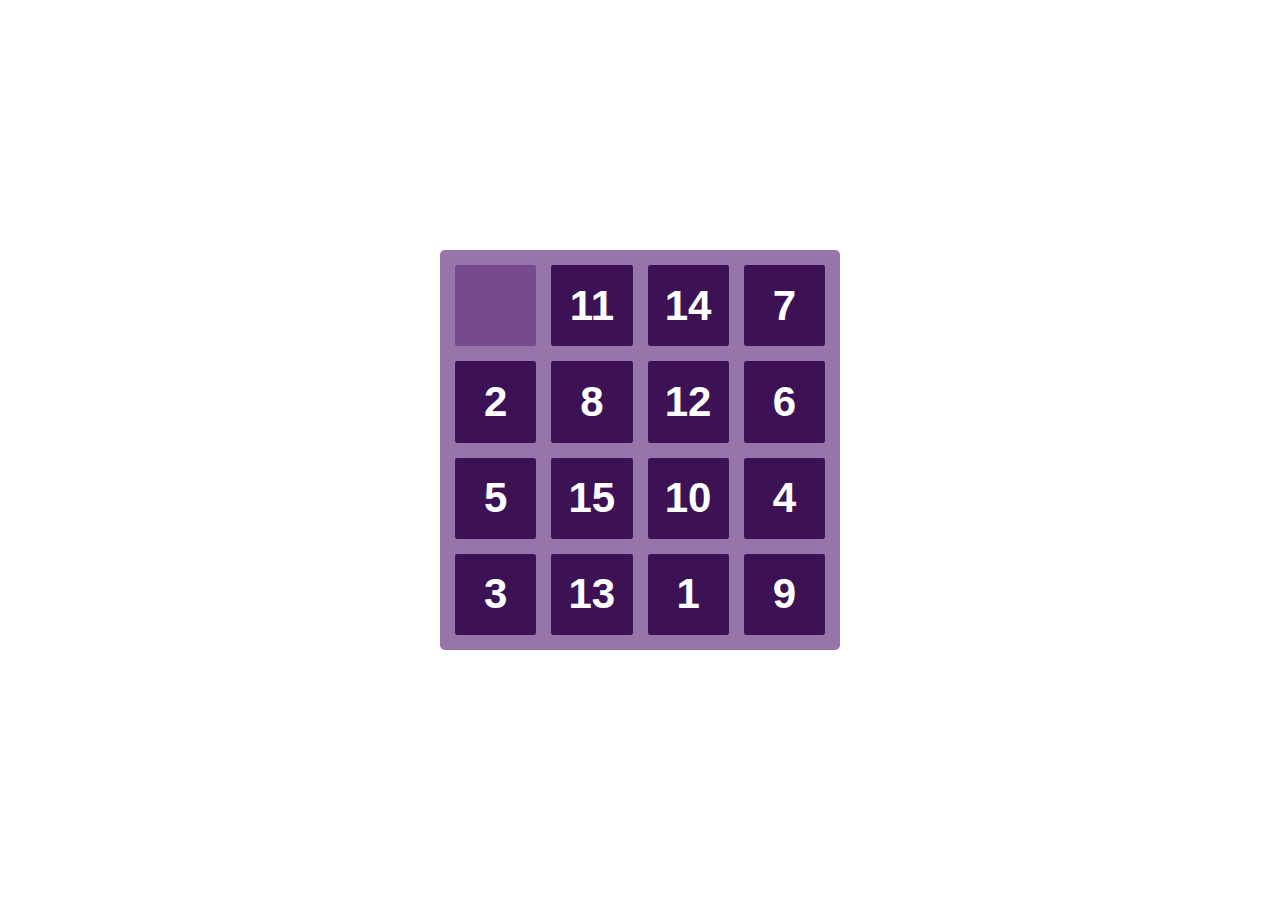
==== index.html @ fe40da5a "Add files via upload" ====
<!DOCTYPE html>
<html>
    <head>
        <meta charset="utf-8">
        <title>Пятнашки
        </title> 
        <link rel="stylesheet" href="../css/11.css">
        
    </head>
    
    <body>

        <div class="field" id="field">
            <div class="modal" id="modal">
                Победа!
            </div>
        </div>

        <script src="../js/11.js"></script>

    </body>
</html>
---- css/11.css ----
html, body {
    height: 100%;
    margin: 0;
}

body {
    display: flex;
    justify-content: center;
    align-items: center;
    font-family: Arial;
}

.field {
    width: 400px;
    height: 400px;
    background-color: #9775AA;
    border-radius: 5px;
    position: relative;
}

.field__cell {
    width: 81.25px;
    height: 81.25px;
    position: absolute;
    border-radius: 3px;
}

.field__cell--null {
    background-color: #764B8E;
}

.field__cell--tile {
    background-color: #3D1255;
    color: white;
    font-size: 42px;
    font-weight: bold;
    display: flex;
    justify-content: center;
    align-items: center;
    transition: 0.5s;
}

#modal {
    height: 100%;
    width: 100%;
    border-radius: inherit;

    visibility: hidden;
    opacity: 0;
    transition: opacity 1s ease;

    position: relative;
    z-index: 1;

    display: flex;
    align-items: center;
    justify-content: center;

    background: rgba(0, 0, 0, 0.5);
    color: white;

    font-size: 72px;
}

#modal.modal--visible {
    visibility: visible;
    opacity: 1;
}
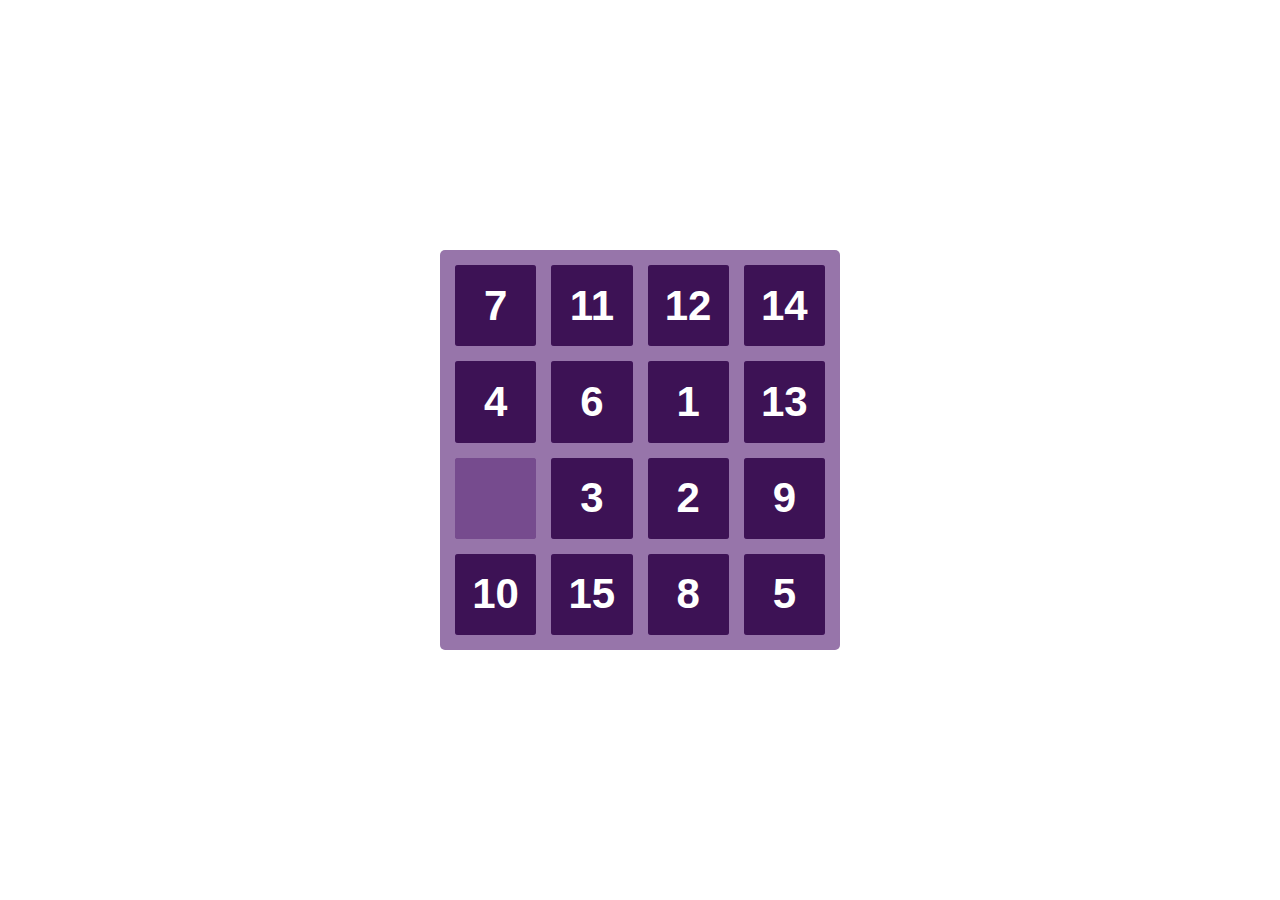
==== commit 48fbdebe: "Update index.html" ====
--- a/index.html
+++ b/index.html
@@ -4,7 +4,7 @@
         <meta charset="utf-8">
         <title>Пятнашки
         </title> 
-        <link rel="stylesheet" href="../css/11.css">
+        <link rel="stylesheet" href="css/11.css">
         
     </head>
     
@@ -16,8 +16,8 @@
             </div>
         </div>
 
-        <script src="../js/11.js"></script>
+        <script src="js/11.js"></script>
 
     </body>
 </html>
-    +    
